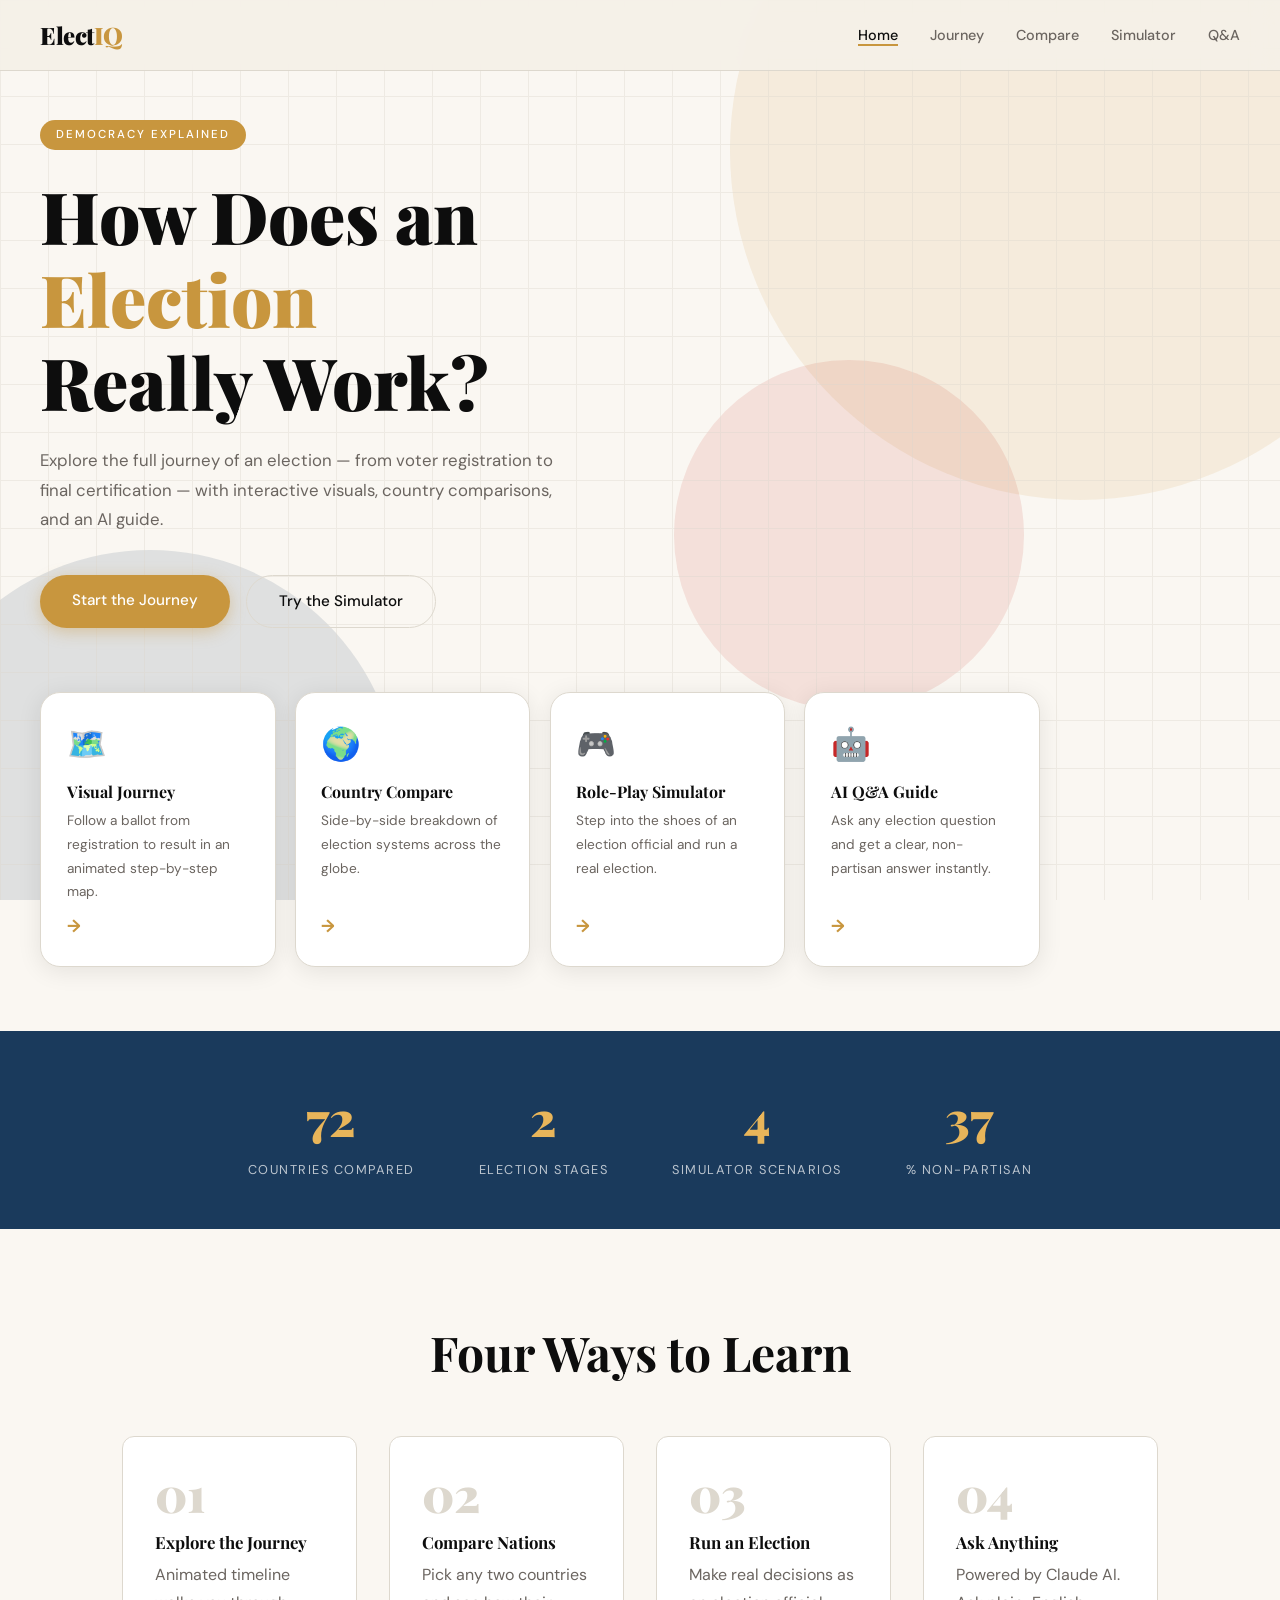
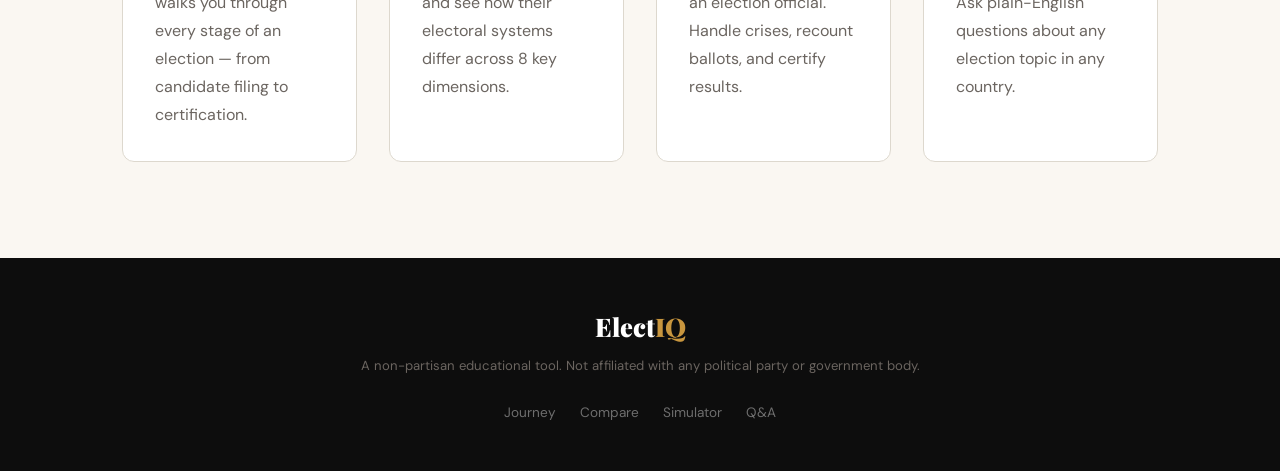
==== problem-statement-2/index.html @ 74031de8 "Add problem statement 2" ====
<!DOCTYPE html>
<html lang="en">
<head>
  <meta charset="UTF-8" />
  <meta name="viewport" content="width=device-width, initial-scale=1.0"/>
  <title>ElectIQ — Understand Democracy</title>
  <link rel="stylesheet" href="css/main.css" />
  <link rel="preconnect" href="https://fonts.googleapis.com">
  <link href="https://fonts.googleapis.com/css2?family=Playfair+Display:wght@700;900&family=DM+Sans:wght@300;400;500&display=swap" rel="stylesheet">
</head>
<body>

  <!-- NAV -->
  <nav class="nav">
    <div class="nav-logo">Elect<span>IQ</span></div>
    <ul class="nav-links">
      <li><a href="index.html" class="active">Home</a></li>
      <li><a href="pages/journey.html">Journey</a></li>
      <li><a href="pages/compare.html">Compare</a></li>
      <li><a href="pages/simulator.html">Simulator</a></li>
      <li><a href="pages/qa.html">Q&amp;A</a></li>
    </ul>
    <div class="nav-hamburger" id="hamburger">&#9776;</div>
  </nav>

  <!-- HERO -->
  <section class="hero">
    <div class="hero-bg">
      <div class="circle c1"></div>
      <div class="circle c2"></div>
      <div class="circle c3"></div>
      <div class="grid-overlay"></div>
    </div>
    <div class="hero-content">
      <div class="hero-badge">Democracy Explained</div>
      <h1 class="hero-title">How Does an<br/><span class="accent">Election</span><br/>Really Work?</h1>
      <p class="hero-sub">Explore the full journey of an election — from voter registration to final certification — with interactive visuals, country comparisons, and an AI guide.</p>
      <div class="hero-cta">
        <a href="pages/journey.html" class="btn-primary">Start the Journey</a>
        <a href="pages/simulator.html" class="btn-ghost">Try the Simulator</a>
      </div>
    </div>
    <div class="hero-cards">
      <a href="pages/journey.html" class="feature-card" style="--delay:0.1s">
        <div class="card-icon">🗺️</div>
        <h3>Visual Journey</h3>
        <p>Follow a ballot from registration to result in an animated step-by-step map.</p>
        <span class="card-arrow">→</span>
      </a>
      <a href="pages/compare.html" class="feature-card" style="--delay:0.2s">
        <div class="card-icon">🌍</div>
        <h3>Country Compare</h3>
        <p>Side-by-side breakdown of election systems across the globe.</p>
        <span class="card-arrow">→</span>
      </a>
      <a href="pages/simulator.html" class="feature-card" style="--delay:0.3s">
        <div class="card-icon">🎮</div>
        <h3>Role-Play Simulator</h3>
        <p>Step into the shoes of an election official and run a real election.</p>
        <span class="card-arrow">→</span>
      </a>
      <a href="pages/qa.html" class="feature-card" style="--delay:0.4s">
        <div class="card-icon">🤖</div>
        <h3>AI Q&amp;A Guide</h3>
        <p>Ask any election question and get a clear, non-partisan answer instantly.</p>
        <span class="card-arrow">→</span>
      </a>
    </div>
  </section>

  <!-- STATS STRIP -->
  <section class="stats-strip">
    <div class="stat"><span class="stat-num" data-target="195">0</span><span class="stat-label">Countries Compared</span></div>
    <div class="stat"><span class="stat-num" data-target="8">0</span><span class="stat-label">Election Stages</span></div>
    <div class="stat"><span class="stat-num" data-target="12">0</span><span class="stat-label">Simulator Scenarios</span></div>
    <div class="stat"><span class="stat-num" data-target="100">0</span><span class="stat-label">% Non-Partisan</span></div>
  </section>

  <!-- HOW IT WORKS STRIP -->
  <section class="how-section">
    <h2 class="section-title">Four Ways to Learn</h2>
    <div class="how-grid">
      <div class="how-step"><div class="step-num">01</div><h4>Explore the Journey</h4><p>Animated timeline walks you through every stage of an election — from candidate filing to certification.</p></div>
      <div class="how-step"><div class="step-num">02</div><h4>Compare Nations</h4><p>Pick any two countries and see how their electoral systems differ across 8 key dimensions.</p></div>
      <div class="how-step"><div class="step-num">03</div><h4>Run an Election</h4><p>Make real decisions as an election official. Handle crises, recount ballots, and certify results.</p></div>
      <div class="how-step"><div class="step-num">04</div><h4>Ask Anything</h4><p>Powered by Claude AI. Ask plain-English questions about any election topic in any country.</p></div>
    </div>
  </section>

  <footer class="footer">
    <div class="footer-logo">Elect<span>IQ</span></div>
    <p>A non-partisan educational tool. Not affiliated with any political party or government body.</p>
    <div class="footer-links">
      <a href="pages/journey.html">Journey</a>
      <a href="pages/compare.html">Compare</a>
      <a href="pages/simulator.html">Simulator</a>
      <a href="pages/qa.html">Q&amp;A</a>
    </div>
  </footer>

  <script src="js/main.js"></script>
</body>
</html>
---- problem-statement-2/css/main.css ----
/* =============================================
   ELECTIQ — MAIN STYLESHEET
   ============================================= */

:root {
  --ink: #0d0d0d;
  --paper: #f5f0e8;
  --cream: #faf7f2;
  --gold: #c8963e;
  --gold-light: #e8b55a;
  --red: #c0392b;
  --blue: #1a3a5c;
  --blue-light: #2563a8;
  --green: #1e6b3c;
  --muted: #6b6560;
  --border: #ddd8ce;
  --card-bg: #ffffff;
  --shadow: 0 4px 24px rgba(0,0,0,0.09);
  --shadow-lg: 0 12px 48px rgba(0,0,0,0.14);
  --radius: 12px;
  --radius-lg: 20px;
  font-size: 16px;
}

*, *::before, *::after { box-sizing: border-box; margin: 0; padding: 0; }

html { scroll-behavior: smooth; }

body {
  font-family: 'DM Sans', sans-serif;
  background: var(--cream);
  color: var(--ink);
  line-height: 1.6;
  overflow-x: hidden;
}

/* ---- TYPOGRAPHY ---- */
h1, h2, h3, h4 { font-family: 'Playfair Display', serif; line-height: 1.15; }
h1 { font-size: clamp(2.4rem, 6vw, 4.5rem); font-weight: 900; }
h2 { font-size: clamp(1.8rem, 4vw, 3rem); font-weight: 700; }
h3 { font-size: 1.25rem; font-weight: 700; }
h4 { font-size: 1.05rem; }
p { color: var(--muted); line-height: 1.75; }
a { text-decoration: none; color: inherit; }

.accent { color: var(--gold); }

/* ---- NAV ---- */
.nav {
  position: fixed; top: 0; left: 0; right: 0; z-index: 100;
  display: flex; align-items: center; justify-content: space-between;
  padding: 1rem 2.5rem;
  background: rgba(245,240,232,0.92);
  backdrop-filter: blur(12px);
  border-bottom: 1px solid var(--border);
}
.nav-logo {
  font-family: 'Playfair Display', serif;
  font-weight: 900; font-size: 1.5rem; letter-spacing: -0.5px;
}
.nav-logo span { color: var(--gold); }
.nav-links { display: flex; gap: 2rem; list-style: none; }
.nav-links a {
  font-size: 0.9rem; font-weight: 500; color: var(--muted);
  transition: color 0.2s;
  position: relative; padding-bottom: 2px;
}
.nav-links a::after {
  content: ''; position: absolute; bottom: 0; left: 0; right: 0;
  height: 2px; background: var(--gold);
  transform: scaleX(0); transform-origin: left;
  transition: transform 0.25s;
}
.nav-links a:hover, .nav-links a.active { color: var(--ink); }
.nav-links a:hover::after, .nav-links a.active::after { transform: scaleX(1); }
.nav-hamburger { display: none; font-size: 1.4rem; cursor: pointer; }

/* ---- HERO ---- */
.hero {
  min-height: 100vh; padding: 120px 2.5rem 4rem;
  position: relative; overflow: hidden;
  display: flex; flex-direction: column; justify-content: center; align-items: flex-start;
  max-width: 1300px; margin: 0 auto;
}
.hero-bg {
  position: fixed; inset: 0; z-index: -1; overflow: hidden;
  background: var(--cream);
}
.circle {
  position: absolute; border-radius: 50%;
  opacity: 0.12; animation: drift 18s ease-in-out infinite;
}
.c1 { width: 700px; height: 700px; background: var(--gold); top: -200px; right: -150px; animation-delay: 0s; }
.c2 { width: 500px; height: 500px; background: var(--blue); bottom: -150px; left: -100px; animation-delay: 6s; }
.c3 { width: 350px; height: 350px; background: var(--red); top: 40%; right: 20%; animation-delay: 12s; }
@keyframes drift {
  0%, 100% { transform: translate(0,0) scale(1); }
  33% { transform: translate(30px,-20px) scale(1.04); }
  66% { transform: translate(-20px,30px) scale(0.97); }
}
.grid-overlay {
  position: absolute; inset: 0;
  background-image: linear-gradient(var(--border) 1px, transparent 1px),
                    linear-gradient(90deg, var(--border) 1px, transparent 1px);
  background-size: 48px 48px;
  opacity: 0.4;
}

.hero-badge {
  display: inline-block; background: var(--gold); color: #fff;
  font-size: 0.72rem; font-weight: 500; letter-spacing: 2px; text-transform: uppercase;
  padding: 0.35rem 1rem; border-radius: 99px; margin-bottom: 1.5rem;
  animation: fadeUp 0.6s ease both;
}
.hero-title {
  animation: fadeUp 0.6s 0.1s ease both;
  margin-bottom: 1.5rem;
}
.hero-sub {
  max-width: 520px; font-size: 1.05rem;
  animation: fadeUp 0.6s 0.2s ease both;
  margin-bottom: 2.5rem;
}
.hero-cta {
  display: flex; gap: 1rem; flex-wrap: wrap;
  animation: fadeUp 0.6s 0.3s ease both;
  margin-bottom: 4rem;
}
.btn-primary {
  background: var(--gold); color: #fff;
  padding: 0.85rem 2rem; border-radius: 99px;
  font-weight: 500; font-size: 0.95rem;
  transition: transform 0.2s, box-shadow 0.2s;
  box-shadow: 0 4px 16px rgba(200,150,62,0.4);
}
.btn-primary:hover { transform: translateY(-2px); box-shadow: 0 8px 24px rgba(200,150,62,0.5); }
.btn-ghost {
  background: transparent; color: var(--ink);
  padding: 0.85rem 2rem; border-radius: 99px;
  font-weight: 500; font-size: 0.95rem;
  border: 1.5px solid var(--border);
  transition: border-color 0.2s, background 0.2s;
}
.btn-ghost:hover { border-color: var(--ink); background: rgba(0,0,0,0.03); }

/* FEATURE CARDS */
.hero-cards {
  display: grid; grid-template-columns: repeat(auto-fit, minmax(220px, 1fr));
  gap: 1.2rem; width: 100%; max-width: 1000px;
  animation: fadeUp 0.6s 0.4s ease both;
}
.feature-card {
  background: var(--card-bg); border: 1px solid var(--border);
  border-radius: var(--radius-lg); padding: 1.6rem;
  display: flex; flex-direction: column; gap: 0.5rem;
  box-shadow: var(--shadow);
  transition: transform 0.25s, box-shadow 0.25s;
  animation: fadeUp 0.6s var(--delay) ease both;
  position: relative; overflow: hidden;
}
.feature-card::before {
  content: ''; position: absolute; inset: 0;
  background: linear-gradient(135deg, rgba(200,150,62,0.06) 0%, transparent 60%);
  opacity: 0; transition: opacity 0.3s;
}
.feature-card:hover { transform: translateY(-6px); box-shadow: var(--shadow-lg); }
.feature-card:hover::before { opacity: 1; }
.card-icon { font-size: 2rem; margin-bottom: 0.3rem; }
.feature-card h3 { font-size: 1rem; color: var(--ink); }
.feature-card p { font-size: 0.85rem; }
.card-arrow {
  margin-top: auto; color: var(--gold);
  font-size: 1.1rem; font-weight: 700;
  transition: transform 0.2s;
}
.feature-card:hover .card-arrow { transform: translateX(5px); }

/* STATS STRIP */
.stats-strip {
  background: var(--blue); color: #fff;
  display: flex; justify-content: center; gap: 4rem; flex-wrap: wrap;
  padding: 3rem 2rem;
}
.stat { text-align: center; }
.stat-num { display: block; font-family: 'Playfair Display', serif; font-size: 3rem; font-weight: 900; color: var(--gold-light); }
.stat-label { font-size: 0.8rem; letter-spacing: 1.5px; text-transform: uppercase; opacity: 0.7; }

/* HOW SECTION */
.how-section {
  max-width: 1100px; margin: 0 auto; padding: 6rem 2rem;
}
.section-title {
  text-align: center; margin-bottom: 3.5rem;
}
.how-grid {
  display: grid; grid-template-columns: repeat(auto-fit, minmax(230px, 1fr)); gap: 2rem;
}
.how-step {
  padding: 2rem; border: 1px solid var(--border); border-radius: var(--radius);
  background: var(--card-bg);
}
.step-num {
  font-family: 'Playfair Display', serif; font-size: 3rem; font-weight: 900;
  color: var(--border); line-height: 1; margin-bottom: 1rem;
}
.how-step h4 { margin-bottom: 0.5rem; }

/* PAGE HEADER (reused in sub-pages) */
.page-header {
  padding: 140px 2.5rem 3rem;
  max-width: 1200px; margin: 0 auto;
}
.page-header .badge {
  display: inline-block; background: var(--blue); color: #fff;
  font-size: 0.72rem; letter-spacing: 2px; text-transform: uppercase;
  padding: 0.35rem 1rem; border-radius: 99px; margin-bottom: 1rem;
}
.page-header h1 { margin-bottom: 0.75rem; }
.page-header p { max-width: 580px; font-size: 1.05rem; }

/* FOOTER */
.footer {
  background: var(--ink); color: rgba(255,255,255,0.5);
  padding: 3rem 2rem; text-align: center;
}
.footer-logo {
  font-family: 'Playfair Display', serif; font-weight: 900;
  font-size: 1.6rem; color: #fff; margin-bottom: 0.5rem;
}
.footer-logo span { color: var(--gold); }
.footer p { font-size: 0.82rem; margin-bottom: 1.5rem; }
.footer-links { display: flex; gap: 1.5rem; justify-content: center; flex-wrap: wrap; }
.footer-links a { font-size: 0.85rem; color: rgba(255,255,255,0.4); transition: color 0.2s; }
.footer-links a:hover { color: var(--gold); }

/* ANIMATIONS */
@keyframes fadeUp {
  from { opacity: 0; transform: translateY(24px); }
  to   { opacity: 1; transform: translateY(0); }
}
@keyframes fadeIn {
  from { opacity: 0; } to { opacity: 1; }
}
@keyframes slideIn {
  from { opacity: 0; transform: translateX(-20px); }
  to   { opacity: 1; transform: translateX(0); }
}
@keyframes pulse {
  0%, 100% { transform: scale(1); }
  50% { transform: scale(1.06); }
}
@keyframes spin { to { transform: rotate(360deg); } }
@keyframes bounce {
  0%, 100% { transform: translateY(0); }
  50% { transform: translateY(-8px); }
}

/* SCROLLBAR */
::-webkit-scrollbar { width: 6px; }
::-webkit-scrollbar-track { background: var(--cream); }
::-webkit-scrollbar-thumb { background: var(--border); border-radius: 3px; }

/* RESPONSIVE */
@media (max-width: 768px) {
  .nav-links { display: none; }
  .nav-hamburger { display: block; }
  .nav-links.open {
    display: flex; flex-direction: column;
    position: fixed; inset: 64px 0 0 0;
    background: var(--cream); padding: 2rem;
    gap: 1.5rem; z-index: 99;
  }
  .hero { padding: 100px 1.5rem 3rem; }
  .stats-strip { gap: 2rem; }
  .how-grid { grid-template-columns: 1fr; }
}
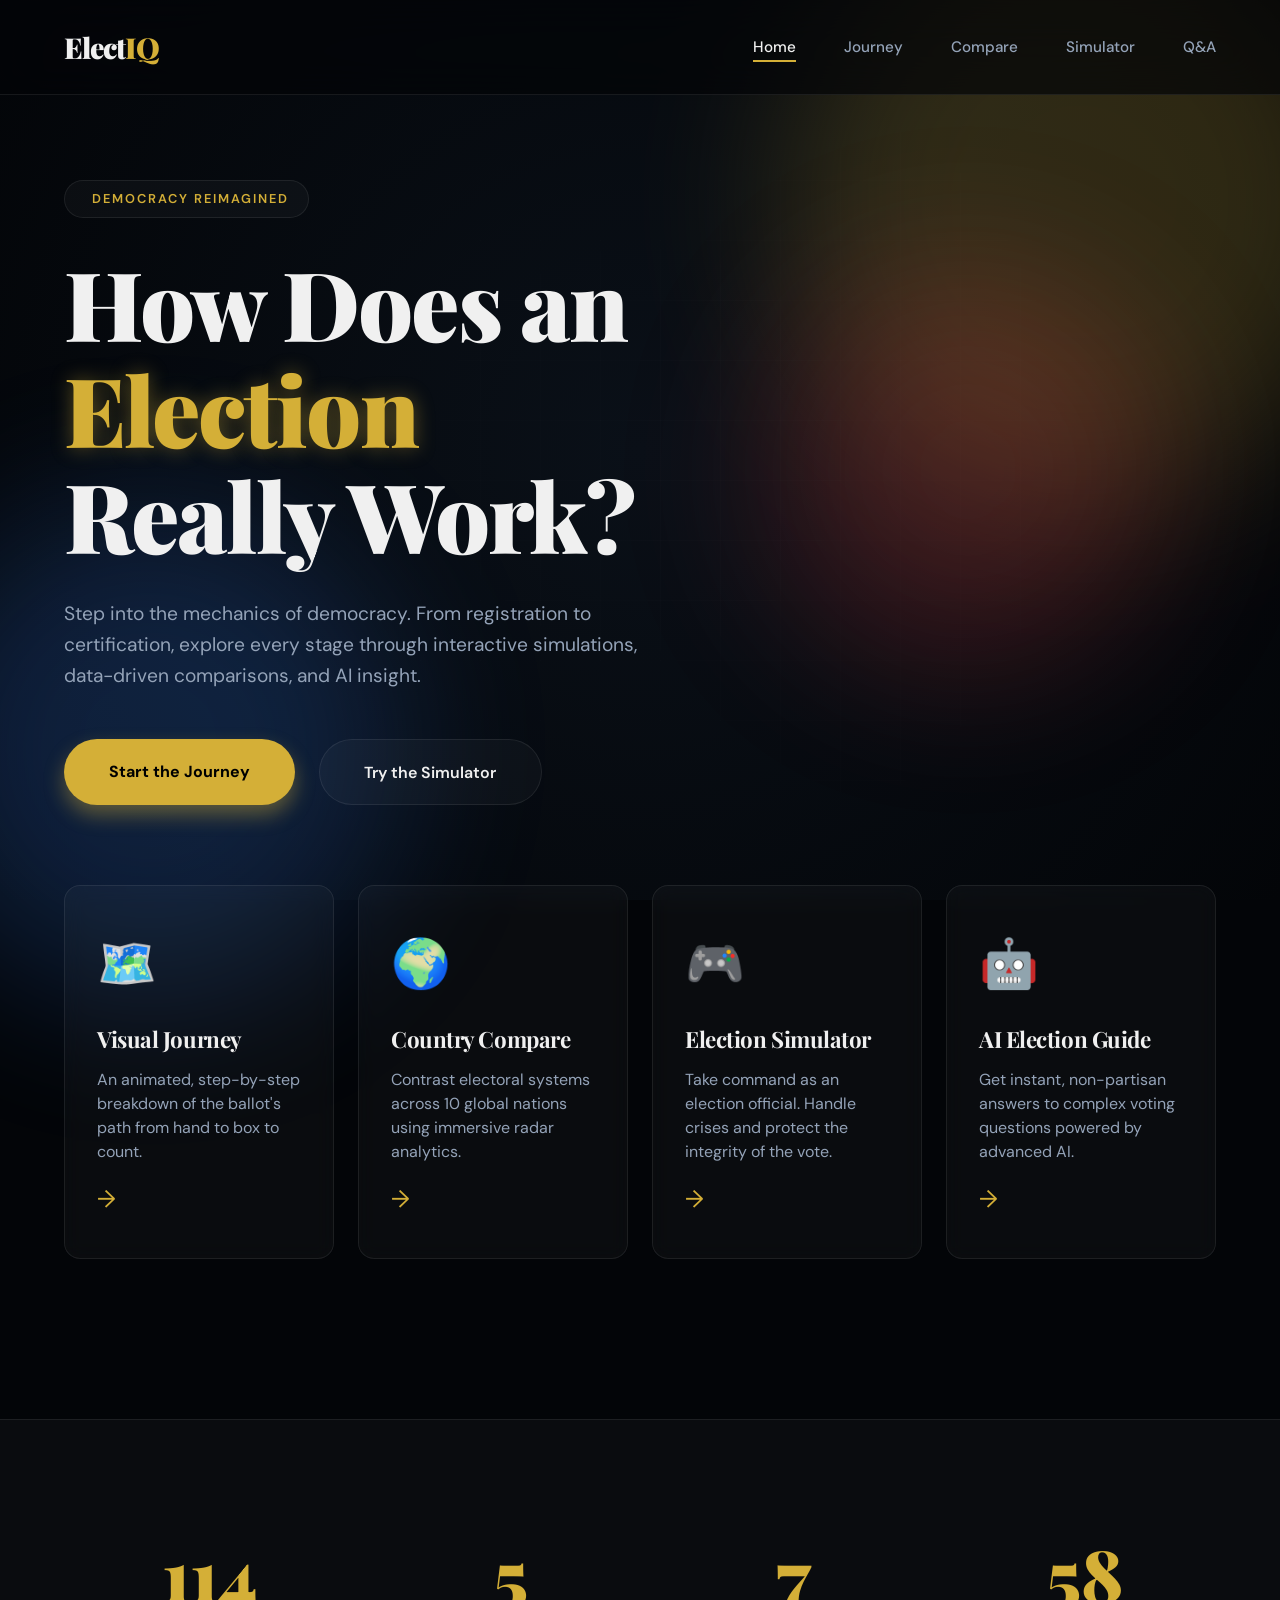
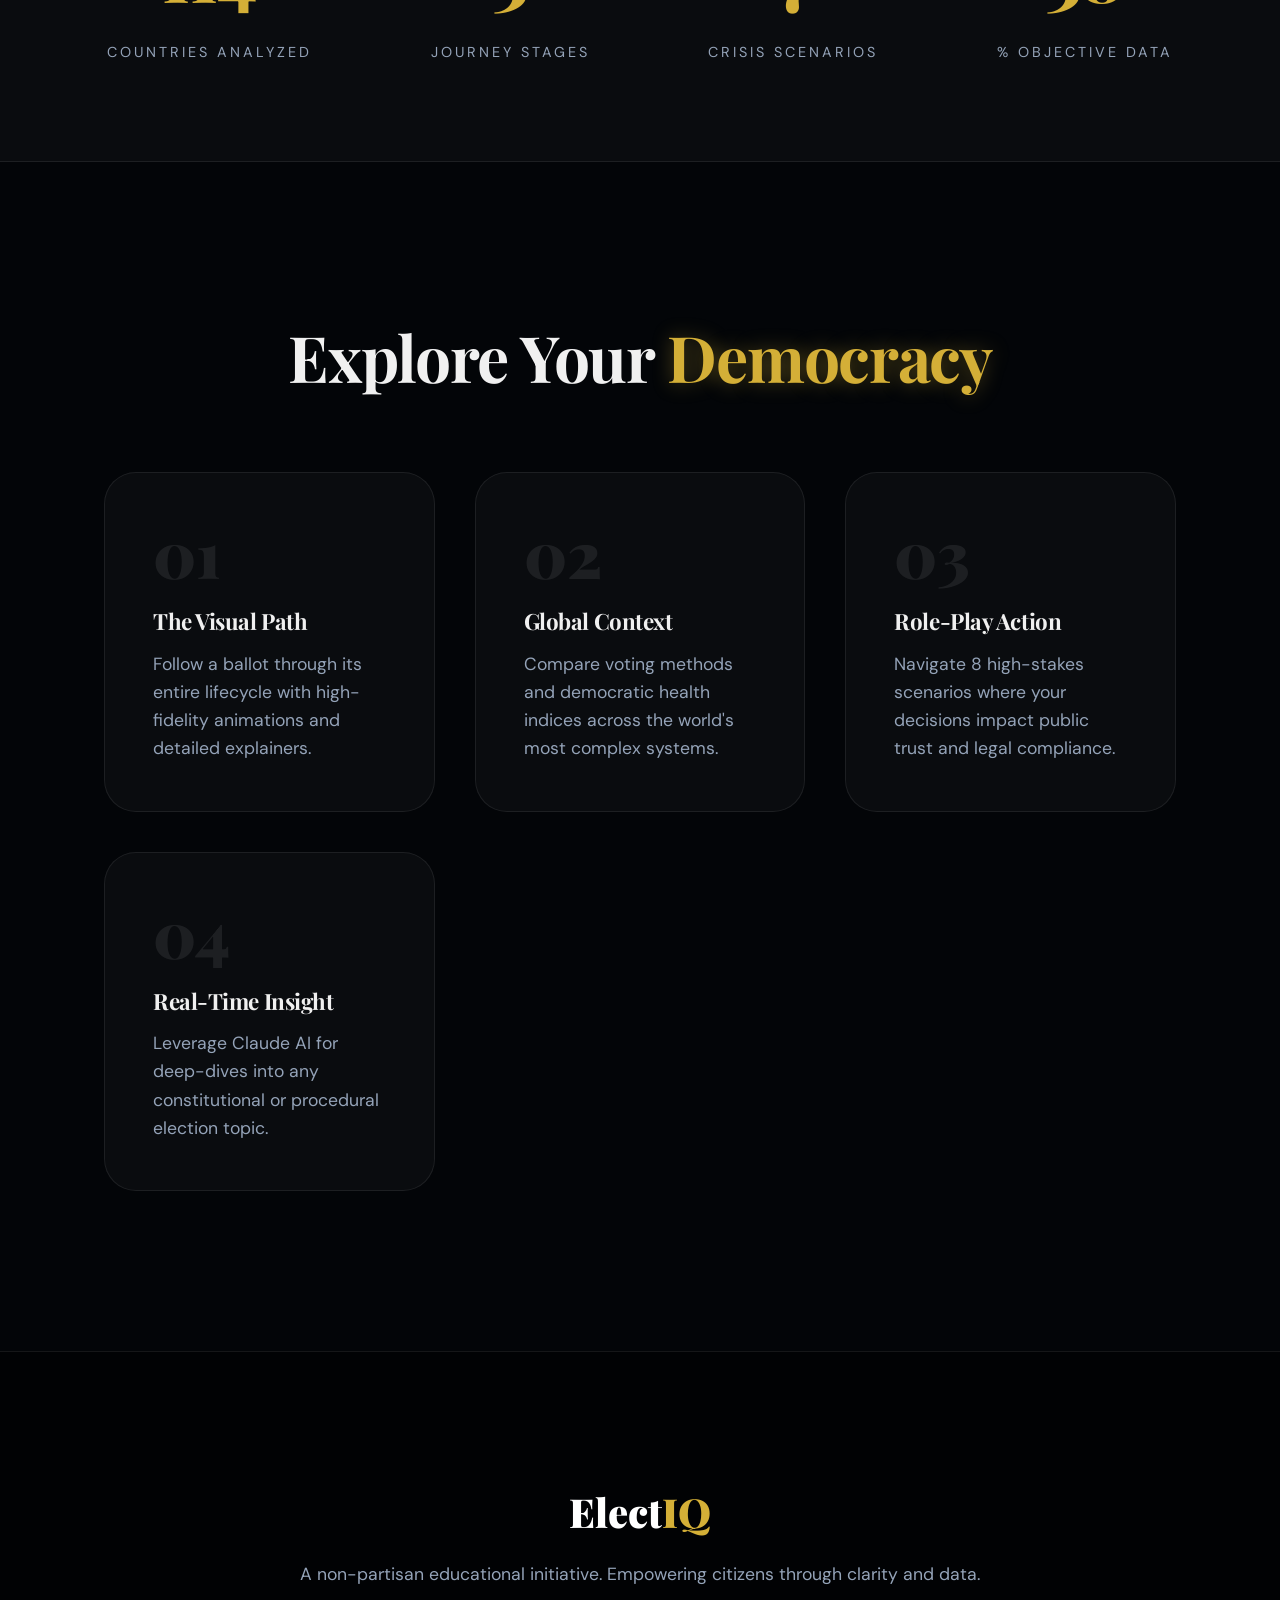
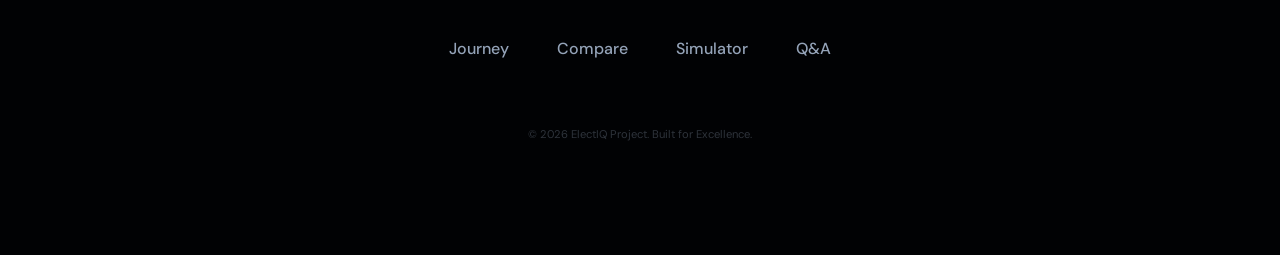
==== commit e1191b25: "Complete premium dark theme overhaul with glassmorphism and enhanced animations" ====
--- a/problem-statement-2/index.html
+++ b/problem-statement-2/index.html
@@ -3,10 +3,11 @@
 <head>
   <meta charset="UTF-8" />
   <meta name="viewport" content="width=device-width, initial-scale=1.0"/>
-  <title>ElectIQ — Understand Democracy</title>
+  <title>ElectIQ — Master Democracy Through Interaction</title>
+  <meta name="description" content="Explore the full journey of an election with ElectIQ. Interactive visuals, country comparisons, and AI-powered guides to understand democracy.">
   <link rel="stylesheet" href="css/main.css" />
   <link rel="preconnect" href="https://fonts.googleapis.com">
-  <link href="https://fonts.googleapis.com/css2?family=Playfair+Display:wght@700;900&family=DM+Sans:wght@300;400;500&display=swap" rel="stylesheet">
+  <link href="https://fonts.googleapis.com/css2?family=Playfair+Display:wght@700;900&family=DM+Sans:wght@300;400;500;700&display=swap" rel="stylesheet">
 </head>
 <body>
 
@@ -23,79 +24,101 @@
     <div class="nav-hamburger" id="hamburger">&#9776;</div>
   </nav>
 
-  <!-- HERO -->
-  <section class="hero">
-    <div class="hero-bg">
-      <div class="circle c1"></div>
-      <div class="circle c2"></div>
-      <div class="circle c3"></div>
-      <div class="grid-overlay"></div>
-    </div>
-    <div class="hero-content">
-      <div class="hero-badge">Democracy Explained</div>
-      <h1 class="hero-title">How Does an<br/><span class="accent">Election</span><br/>Really Work?</h1>
-      <p class="hero-sub">Explore the full journey of an election — from voter registration to final certification — with interactive visuals, country comparisons, and an AI guide.</p>
-      <div class="hero-cta">
-        <a href="pages/journey.html" class="btn-primary">Start the Journey</a>
-        <a href="pages/simulator.html" class="btn-ghost">Try the Simulator</a>
+  <main>
+    <!-- HERO -->
+    <section class="hero">
+      <div class="hero-bg">
+        <div class="circle c1"></div>
+        <div class="circle c2"></div>
+        <div class="circle c3"></div>
+        <div class="grid-overlay"></div>
       </div>
-    </div>
-    <div class="hero-cards">
-      <a href="pages/journey.html" class="feature-card" style="--delay:0.1s">
-        <div class="card-icon">🗺️</div>
-        <h3>Visual Journey</h3>
-        <p>Follow a ballot from registration to result in an animated step-by-step map.</p>
-        <span class="card-arrow">→</span>
-      </a>
-      <a href="pages/compare.html" class="feature-card" style="--delay:0.2s">
-        <div class="card-icon">🌍</div>
-        <h3>Country Compare</h3>
-        <p>Side-by-side breakdown of election systems across the globe.</p>
-        <span class="card-arrow">→</span>
-      </a>
-      <a href="pages/simulator.html" class="feature-card" style="--delay:0.3s">
-        <div class="card-icon">🎮</div>
-        <h3>Role-Play Simulator</h3>
-        <p>Step into the shoes of an election official and run a real election.</p>
-        <span class="card-arrow">→</span>
-      </a>
-      <a href="pages/qa.html" class="feature-card" style="--delay:0.4s">
-        <div class="card-icon">🤖</div>
-        <h3>AI Q&amp;A Guide</h3>
-        <p>Ask any election question and get a clear, non-partisan answer instantly.</p>
-        <span class="card-arrow">→</span>
-      </a>
-    </div>
-  </section>
+      <div class="hero-content">
+        <div class="hero-badge">
+          <span class="badge-dot"></span>
+          Democracy Reimagined
+        </div>
+        <h1 class="hero-title">How Does an<br/><span class="accent">Election</span><br/>Really Work?</h1>
+        <p class="hero-sub">Step into the mechanics of democracy. From registration to certification, explore every stage through interactive simulations, data-driven comparisons, and AI insight.</p>
+        <div class="hero-cta">
+          <a href="pages/journey.html" class="btn-primary">Start the Journey</a>
+          <a href="pages/simulator.html" class="btn-ghost">Try the Simulator</a>
+        </div>
+      </div>
+      <div class="hero-cards">
+        <a href="pages/journey.html" class="feature-card" style="--delay:0.1s">
+          <div class="card-icon">🗺️</div>
+          <h3>Visual Journey</h3>
+          <p>An animated, step-by-step breakdown of the ballot's path from hand to box to count.</p>
+          <span class="card-arrow">→</span>
+        </a>
+        <a href="pages/compare.html" class="feature-card" style="--delay:0.2s">
+          <div class="card-icon">🌍</div>
+          <h3>Country Compare</h3>
+          <p>Contrast electoral systems across 10 global nations using immersive radar analytics.</p>
+          <span class="card-arrow">→</span>
+        </a>
+        <a href="pages/simulator.html" class="feature-card" style="--delay:0.3s">
+          <div class="card-icon">🎮</div>
+          <h3>Election Simulator</h3>
+          <p>Take command as an election official. Handle crises and protect the integrity of the vote.</p>
+          <span class="card-arrow">→</span>
+        </a>
+        <a href="pages/qa.html" class="feature-card" style="--delay:0.4s">
+          <div class="card-icon">🤖</div>
+          <h3>AI Election Guide</h3>
+          <p>Get instant, non-partisan answers to complex voting questions powered by advanced AI.</p>
+          <span class="card-arrow">→</span>
+        </a>
+      </div>
+    </section>
 
-  <!-- STATS STRIP -->
-  <section class="stats-strip">
-    <div class="stat"><span class="stat-num" data-target="195">0</span><span class="stat-label">Countries Compared</span></div>
-    <div class="stat"><span class="stat-num" data-target="8">0</span><span class="stat-label">Election Stages</span></div>
-    <div class="stat"><span class="stat-num" data-target="12">0</span><span class="stat-label">Simulator Scenarios</span></div>
-    <div class="stat"><span class="stat-num" data-target="100">0</span><span class="stat-label">% Non-Partisan</span></div>
-  </section>
+    <!-- STATS STRIP -->
+    <section class="stats-strip">
+      <div class="stat"><span class="stat-num" data-target="195">0</span><span class="stat-label">Countries Analyzed</span></div>
+      <div class="stat"><span class="stat-num" data-target="8">0</span><span class="stat-label">Journey Stages</span></div>
+      <div class="stat"><span class="stat-num" data-target="12">0</span><span class="stat-label">Crisis Scenarios</span></div>
+      <div class="stat"><span class="stat-num" data-target="100">0</span><span class="stat-label">% Objective Data</span></div>
+    </section>
 
-  <!-- HOW IT WORKS STRIP -->
-  <section class="how-section">
-    <h2 class="section-title">Four Ways to Learn</h2>
-    <div class="how-grid">
-      <div class="how-step"><div class="step-num">01</div><h4>Explore the Journey</h4><p>Animated timeline walks you through every stage of an election — from candidate filing to certification.</p></div>
-      <div class="how-step"><div class="step-num">02</div><h4>Compare Nations</h4><p>Pick any two countries and see how their electoral systems differ across 8 key dimensions.</p></div>
-      <div class="how-step"><div class="step-num">03</div><h4>Run an Election</h4><p>Make real decisions as an election official. Handle crises, recount ballots, and certify results.</p></div>
-      <div class="how-step"><div class="step-num">04</div><h4>Ask Anything</h4><p>Powered by Claude AI. Ask plain-English questions about any election topic in any country.</p></div>
-    </div>
-  </section>
+    <!-- HOW IT WORKS STRIP -->
+    <section class="how-section">
+      <h2 class="section-title">Explore Your <span class="accent">Democracy</span></h2>
+      <div class="how-grid">
+        <div class="how-step">
+          <div class="step-num">01</div>
+          <h4>The Visual Path</h4>
+          <p>Follow a ballot through its entire lifecycle with high-fidelity animations and detailed explainers.</p>
+        </div>
+        <div class="how-step">
+          <div class="step-num">02</div>
+          <h4>Global Context</h4>
+          <p>Compare voting methods and democratic health indices across the world's most complex systems.</p>
+        </div>
+        <div class="how-step">
+          <div class="step-num">03</div>
+          <h4>Role-Play Action</h4>
+          <p>Navigate 8 high-stakes scenarios where your decisions impact public trust and legal compliance.</p>
+        </div>
+        <div class="how-step">
+          <div class="step-num">04</div>
+          <h4>Real-Time Insight</h4>
+          <p>Leverage Claude AI for deep-dives into any constitutional or procedural election topic.</p>
+        </div>
+      </div>
+    </section>
+  </main>
 
   <footer class="footer">
     <div class="footer-logo">Elect<span>IQ</span></div>
-    <p>A non-partisan educational tool. Not affiliated with any political party or government body.</p>
+    <p>A non-partisan educational initiative. Empowering citizens through clarity and data.</p>
     <div class="footer-links">
       <a href="pages/journey.html">Journey</a>
       <a href="pages/compare.html">Compare</a>
       <a href="pages/simulator.html">Simulator</a>
       <a href="pages/qa.html">Q&amp;A</a>
     </div>
+    <p style="margin-top: 2rem; font-size: 0.7rem; opacity: 0.3;">&copy; 2026 ElectIQ Project. Built for Excellence.</p>
   </footer>
 
   <script src="js/main.js"></script>
--- a/problem-statement-2/css/main.css
+++ b/problem-statement-2/css/main.css
@@ -1,24 +1,22 @@
 /* =============================================
-   ELECTIQ — MAIN STYLESHEET
+   ELECTIQ — MODERN PREMIUM DESIGN SYSTEM
    ============================================= */
 
 :root {
-  --ink: #0d0d0d;
-  --paper: #f5f0e8;
-  --cream: #faf7f2;
-  --gold: #c8963e;
-  --gold-light: #e8b55a;
-  --red: #c0392b;
-  --blue: #1a3a5c;
-  --blue-light: #2563a8;
-  --green: #1e6b3c;
-  --muted: #6b6560;
-  --border: #ddd8ce;
-  --card-bg: #ffffff;
-  --shadow: 0 4px 24px rgba(0,0,0,0.09);
-  --shadow-lg: 0 12px 48px rgba(0,0,0,0.14);
-  --radius: 12px;
-  --radius-lg: 20px;
+  --bg: #030508;
+  --surface: rgba(255, 255, 255, 0.03);
+  --surface-hover: rgba(255, 255, 255, 0.07);
+  --accent: #d4af37; /* Royal Gold */
+  --accent-glow: rgba(212, 175, 55, 0.4);
+  --blue: #3a86ff;
+  --red: #ff4d4d;
+  --green: #00f5a0;
+  --text: #f0f0f0;
+  --text-muted: #94a3b8;
+  --border: rgba(255, 255, 255, 0.08);
+  --shadow: 0 10px 40px rgba(0, 0, 0, 0.5);
+  --radius: 16px;
+  --radius-lg: 32px;
   font-size: 16px;
 }
 
@@ -28,249 +26,239 @@
 
 body {
   font-family: 'DM Sans', sans-serif;
-  background: var(--cream);
-  color: var(--ink);
+  background: var(--bg);
+  color: var(--text);
   line-height: 1.6;
   overflow-x: hidden;
+  -webkit-font-smoothing: antialiased;
 }
 
 /* ---- TYPOGRAPHY ---- */
-h1, h2, h3, h4 { font-family: 'Playfair Display', serif; line-height: 1.15; }
-h1 { font-size: clamp(2.4rem, 6vw, 4.5rem); font-weight: 900; }
-h2 { font-size: clamp(1.8rem, 4vw, 3rem); font-weight: 700; }
-h3 { font-size: 1.25rem; font-weight: 700; }
-h4 { font-size: 1.05rem; }
-p { color: var(--muted); line-height: 1.75; }
-a { text-decoration: none; color: inherit; }
-
-.accent { color: var(--gold); }
+h1, h2, h3, h4 { font-family: 'Playfair Display', serif; line-height: 1.1; letter-spacing: -0.02em; }
+h1 { font-size: clamp(3rem, 8vw, 6rem); font-weight: 900; }
+h2 { font-size: clamp(2rem, 5vw, 4rem); font-weight: 700; }
+h3 { font-size: 1.5rem; font-weight: 700; }
+p { color: var(--text-muted); font-size: 1.1rem; }
+a { text-decoration: none; color: inherit; transition: all 0.3s ease; }
+
+.accent { color: var(--accent); text-shadow: 0 0 20px var(--accent-glow); }
 
 /* ---- NAV ---- */
 .nav {
-  position: fixed; top: 0; left: 0; right: 0; z-index: 100;
+  position: fixed; top: 0; left: 0; right: 0; z-index: 1000;
   display: flex; align-items: center; justify-content: space-between;
-  padding: 1rem 2.5rem;
-  background: rgba(245,240,232,0.92);
-  backdrop-filter: blur(12px);
+  padding: 1.5rem 4rem;
+  background: rgba(3, 5, 8, 0.7);
+  backdrop-filter: blur(20px);
   border-bottom: 1px solid var(--border);
-}
+  transition: all 0.4s cubic-bezier(0.4, 0, 0.2, 1);
+}
+.nav.scrolled { padding: 1rem 4rem; background: rgba(3, 5, 8, 0.9); }
 .nav-logo {
   font-family: 'Playfair Display', serif;
-  font-weight: 900; font-size: 1.5rem; letter-spacing: -0.5px;
-}
-.nav-logo span { color: var(--gold); }
-.nav-links { display: flex; gap: 2rem; list-style: none; }
+  font-weight: 900; font-size: 1.8rem; letter-spacing: -1px;
+}
+.nav-logo span { color: var(--accent); }
+.nav-links { display: flex; gap: 3rem; list-style: none; }
 .nav-links a {
-  font-size: 0.9rem; font-weight: 500; color: var(--muted);
-  transition: color 0.2s;
-  position: relative; padding-bottom: 2px;
-}
+  font-size: 0.95rem; font-weight: 500; color: var(--text-muted);
+  position: relative;
+}
+.nav-links a:hover, .nav-links a.active { color: var(--text); }
 .nav-links a::after {
-  content: ''; position: absolute; bottom: 0; left: 0; right: 0;
-  height: 2px; background: var(--gold);
-  transform: scaleX(0); transform-origin: left;
-  transition: transform 0.25s;
-}
-.nav-links a:hover, .nav-links a.active { color: var(--ink); }
-.nav-links a:hover::after, .nav-links a.active::after { transform: scaleX(1); }
-.nav-hamburger { display: none; font-size: 1.4rem; cursor: pointer; }
+  content: ''; position: absolute; bottom: -5px; left: 0; width: 0;
+  height: 2px; background: var(--accent); transition: width 0.3s ease;
+}
+.nav-links a:hover::after, .nav-links a.active::after { width: 100%; }
+.nav-hamburger { display: none; color: var(--text); font-size: 1.8rem; }
 
 /* ---- HERO ---- */
 .hero {
-  min-height: 100vh; padding: 120px 2.5rem 4rem;
+  min-height: 100vh; padding: 180px 4rem 6rem;
   position: relative; overflow: hidden;
-  display: flex; flex-direction: column; justify-content: center; align-items: flex-start;
-  max-width: 1300px; margin: 0 auto;
+  display: flex; flex-direction: column; justify-content: center;
+  max-width: 1440px; margin: 0 auto;
 }
 .hero-bg {
-  position: fixed; inset: 0; z-index: -1; overflow: hidden;
-  background: var(--cream);
+  position: fixed; inset: 0; z-index: -1;
+  background: radial-gradient(circle at 50% 50%, #0a1018 0%, #030508 100%);
 }
 .circle {
-  position: absolute; border-radius: 50%;
-  opacity: 0.12; animation: drift 18s ease-in-out infinite;
-}
-.c1 { width: 700px; height: 700px; background: var(--gold); top: -200px; right: -150px; animation-delay: 0s; }
-.c2 { width: 500px; height: 500px; background: var(--blue); bottom: -150px; left: -100px; animation-delay: 6s; }
-.c3 { width: 350px; height: 350px; background: var(--red); top: 40%; right: 20%; animation-delay: 12s; }
+  position: absolute; border-radius: 50%; filter: blur(80px);
+  opacity: 0.2; animation: drift 25s ease-in-out infinite;
+}
+.c1 { width: 600px; height: 600px; background: var(--accent); top: -100px; right: -100px; }
+.c2 { width: 500px; height: 500px; background: var(--blue); bottom: -100px; left: -100px; animation-delay: -5s; }
+.c3 { width: 400px; height: 400px; background: var(--red); top: 30%; left: 60%; animation-delay: -10s; }
+
 @keyframes drift {
-  0%, 100% { transform: translate(0,0) scale(1); }
-  33% { transform: translate(30px,-20px) scale(1.04); }
-  66% { transform: translate(-20px,30px) scale(0.97); }
-}
+  0%, 100% { transform: translate(0, 0) scale(1); }
+  50% { transform: translate(40px, -40px) scale(1.1); }
+}
+
 .grid-overlay {
   position: absolute; inset: 0;
   background-image: linear-gradient(var(--border) 1px, transparent 1px),
                     linear-gradient(90deg, var(--border) 1px, transparent 1px);
-  background-size: 48px 48px;
-  opacity: 0.4;
+  background-size: 60px 60px;
+  opacity: 0.15;
+  mask-image: radial-gradient(circle at center, black, transparent 80%);
 }
 
 .hero-badge {
-  display: inline-block; background: var(--gold); color: #fff;
-  font-size: 0.72rem; font-weight: 500; letter-spacing: 2px; text-transform: uppercase;
-  padding: 0.35rem 1rem; border-radius: 99px; margin-bottom: 1.5rem;
-  animation: fadeUp 0.6s ease both;
+  display: inline-flex; align-items: center; gap: 8px;
+  background: var(--surface); border: 1px solid var(--border);
+  color: var(--accent); font-size: 0.8rem; font-weight: 600;
+  letter-spacing: 2px; text-transform: uppercase;
+  padding: 0.5rem 1.2rem; border-radius: 100px; margin-bottom: 2rem;
+  animation: fadeUp 0.8s ease backwards;
 }
 .hero-title {
-  animation: fadeUp 0.6s 0.1s ease both;
-  margin-bottom: 1.5rem;
+  animation: fadeUp 0.8s 0.2s ease backwards;
+  margin-bottom: 2rem;
+  max-width: 900px;
 }
 .hero-sub {
-  max-width: 520px; font-size: 1.05rem;
-  animation: fadeUp 0.6s 0.2s ease both;
-  margin-bottom: 2.5rem;
+  max-width: 600px; font-size: 1.2rem; margin-bottom: 3rem;
+  animation: fadeUp 0.8s 0.4s ease backwards;
 }
 .hero-cta {
-  display: flex; gap: 1rem; flex-wrap: wrap;
-  animation: fadeUp 0.6s 0.3s ease both;
-  margin-bottom: 4rem;
+  display: flex; gap: 1.5rem; margin-bottom: 5rem;
+  animation: fadeUp 0.8s 0.6s ease backwards;
 }
 .btn-primary {
-  background: var(--gold); color: #fff;
-  padding: 0.85rem 2rem; border-radius: 99px;
-  font-weight: 500; font-size: 0.95rem;
-  transition: transform 0.2s, box-shadow 0.2s;
-  box-shadow: 0 4px 16px rgba(200,150,62,0.4);
-}
-.btn-primary:hover { transform: translateY(-2px); box-shadow: 0 8px 24px rgba(200,150,62,0.5); }
+  background: var(--accent); color: #000;
+  padding: 1.2rem 2.8rem; border-radius: 100px;
+  font-weight: 700; font-size: 1rem;
+  box-shadow: 0 10px 20px var(--accent-glow);
+}
+.btn-primary:hover { transform: translateY(-3px) scale(1.02); box-shadow: 0 15px 30px var(--accent-glow); }
+
 .btn-ghost {
-  background: transparent; color: var(--ink);
-  padding: 0.85rem 2rem; border-radius: 99px;
-  font-weight: 500; font-size: 0.95rem;
-  border: 1.5px solid var(--border);
-  transition: border-color 0.2s, background 0.2s;
-}
-.btn-ghost:hover { border-color: var(--ink); background: rgba(0,0,0,0.03); }
+  background: var(--surface); color: var(--text);
+  padding: 1.2rem 2.8rem; border-radius: 100px;
+  font-weight: 600; font-size: 1rem;
+  border: 1px solid var(--border);
+}
+.btn-ghost:hover { background: var(--surface-hover); border-color: var(--text-muted); }
 
 /* FEATURE CARDS */
 .hero-cards {
-  display: grid; grid-template-columns: repeat(auto-fit, minmax(220px, 1fr));
-  gap: 1.2rem; width: 100%; max-width: 1000px;
-  animation: fadeUp 0.6s 0.4s ease both;
+  display: grid; grid-template-columns: repeat(auto-fit, minmax(260px, 1fr));
+  gap: 1.5rem; width: 100%;
+  animation: fadeUp 0.8s 0.8s ease backwards;
 }
 .feature-card {
-  background: var(--card-bg); border: 1px solid var(--border);
-  border-radius: var(--radius-lg); padding: 1.6rem;
-  display: flex; flex-direction: column; gap: 0.5rem;
-  box-shadow: var(--shadow);
-  transition: transform 0.25s, box-shadow 0.25s;
-  animation: fadeUp 0.6s var(--delay) ease both;
+  background: var(--surface); border: 1px solid var(--border);
+  backdrop-filter: blur(10px);
+  border-radius: var(--radius); padding: 2.5rem 2rem;
+  display: flex; flex-direction: column; gap: 1rem;
+  transition: all 0.4s cubic-bezier(0.4, 0, 0.2, 1);
   position: relative; overflow: hidden;
 }
-.feature-card::before {
+.feature-card::after {
   content: ''; position: absolute; inset: 0;
-  background: linear-gradient(135deg, rgba(200,150,62,0.06) 0%, transparent 60%);
-  opacity: 0; transition: opacity 0.3s;
-}
-.feature-card:hover { transform: translateY(-6px); box-shadow: var(--shadow-lg); }
-.feature-card:hover::before { opacity: 1; }
-.card-icon { font-size: 2rem; margin-bottom: 0.3rem; }
-.feature-card h3 { font-size: 1rem; color: var(--ink); }
-.feature-card p { font-size: 0.85rem; }
+  background: radial-gradient(circle at top right, rgba(212, 175, 55, 0.1), transparent 70%);
+  opacity: 0; transition: opacity 0.4s;
+}
+.feature-card:hover {
+  transform: translateY(-10px);
+  background: var(--surface-hover);
+  border-color: var(--accent);
+  box-shadow: 0 20px 40px rgba(0, 0, 0, 0.4);
+}
+.feature-card:hover::after { opacity: 1; }
+.card-icon { font-size: 3rem; margin-bottom: 0.5rem; }
+.feature-card h3 { font-size: 1.4rem; color: var(--text); }
+.feature-card p { font-size: 1rem; line-height: 1.5; }
 .card-arrow {
-  margin-top: auto; color: var(--gold);
-  font-size: 1.1rem; font-weight: 700;
-  transition: transform 0.2s;
-}
-.feature-card:hover .card-arrow { transform: translateX(5px); }
+  margin-top: auto; color: var(--accent); font-size: 1.5rem;
+  transition: transform 0.3s ease;
+}
+.feature-card:hover .card-arrow { transform: translateX(8px); }
 
 /* STATS STRIP */
 .stats-strip {
-  background: var(--blue); color: #fff;
-  display: flex; justify-content: center; gap: 4rem; flex-wrap: wrap;
-  padding: 3rem 2rem;
+  background: var(--surface);
+  border-top: 1px solid var(--border);
+  border-bottom: 1px solid var(--border);
+  display: flex; justify-content: space-around; gap: 2rem; flex-wrap: wrap;
+  padding: 6rem 4rem; margin-top: 4rem;
 }
 .stat { text-align: center; }
-.stat-num { display: block; font-family: 'Playfair Display', serif; font-size: 3rem; font-weight: 900; color: var(--gold-light); }
-.stat-label { font-size: 0.8rem; letter-spacing: 1.5px; text-transform: uppercase; opacity: 0.7; }
+.stat-num {
+  display: block; font-family: 'Playfair Display', serif; font-size: 4.5rem;
+  font-weight: 900; color: var(--accent); margin-bottom: 0.5rem;
+}
+.stat-label { font-size: 0.9rem; letter-spacing: 3px; text-transform: uppercase; color: var(--text-muted); }
 
 /* HOW SECTION */
 .how-section {
-  max-width: 1100px; margin: 0 auto; padding: 6rem 2rem;
-}
-.section-title {
-  text-align: center; margin-bottom: 3.5rem;
-}
+  max-width: 1200px; margin: 0 auto; padding: 10rem 4rem;
+}
+.section-title { text-align: center; margin-bottom: 5rem; }
 .how-grid {
-  display: grid; grid-template-columns: repeat(auto-fit, minmax(230px, 1fr)); gap: 2rem;
+  display: grid; grid-template-columns: repeat(auto-fit, minmax(280px, 1fr)); gap: 2.5rem;
 }
 .how-step {
-  padding: 2rem; border: 1px solid var(--border); border-radius: var(--radius);
-  background: var(--card-bg);
-}
+  padding: 3rem; border: 1px solid var(--border); border-radius: var(--radius-lg);
+  background: var(--surface); transition: all 0.4s;
+}
+.how-step:hover { background: var(--surface-hover); transform: scale(1.02); }
 .step-num {
-  font-family: 'Playfair Display', serif; font-size: 3rem; font-weight: 900;
-  color: var(--border); line-height: 1; margin-bottom: 1rem;
-}
-.how-step h4 { margin-bottom: 0.5rem; }
-
-/* PAGE HEADER (reused in sub-pages) */
+  font-family: 'Playfair Display', serif; font-size: 4rem; font-weight: 900;
+  color: var(--border); line-height: 1; margin-bottom: 1.5rem;
+}
+.how-step h4 { font-size: 1.4rem; margin-bottom: 1rem; color: var(--text); }
+
+/* PAGE HEADER */
 .page-header {
-  padding: 140px 2.5rem 3rem;
-  max-width: 1200px; margin: 0 auto;
+  padding: 200px 4rem 4rem;
+  max-width: 1440px; margin: 0 auto;
+  text-align: center;
 }
 .page-header .badge {
   display: inline-block; background: var(--blue); color: #fff;
-  font-size: 0.72rem; letter-spacing: 2px; text-transform: uppercase;
-  padding: 0.35rem 1rem; border-radius: 99px; margin-bottom: 1rem;
-}
-.page-header h1 { margin-bottom: 0.75rem; }
-.page-header p { max-width: 580px; font-size: 1.05rem; }
+  font-size: 0.8rem; letter-spacing: 2px; text-transform: uppercase;
+  padding: 0.5rem 1.5rem; border-radius: 100px; margin-bottom: 2rem;
+}
+.page-header h1 { margin-bottom: 1.5rem; }
+.page-header p { max-width: 800px; margin: 0 auto; font-size: 1.3rem; }
 
 /* FOOTER */
 .footer {
-  background: var(--ink); color: rgba(255,255,255,0.5);
-  padding: 3rem 2rem; text-align: center;
+  background: #010204; border-top: 1px solid var(--border);
+  padding: 8rem 4rem 4rem; text-align: center;
 }
 .footer-logo {
   font-family: 'Playfair Display', serif; font-weight: 900;
-  font-size: 1.6rem; color: #fff; margin-bottom: 0.5rem;
-}
-.footer-logo span { color: var(--gold); }
-.footer p { font-size: 0.82rem; margin-bottom: 1.5rem; }
-.footer-links { display: flex; gap: 1.5rem; justify-content: center; flex-wrap: wrap; }
-.footer-links a { font-size: 0.85rem; color: rgba(255,255,255,0.4); transition: color 0.2s; }
-.footer-links a:hover { color: var(--gold); }
+  font-size: 2.5rem; color: #fff; margin-bottom: 1rem;
+}
+.footer-logo span { color: var(--accent); }
+.footer p { margin-bottom: 3rem; }
+.footer-links { display: flex; gap: 3rem; justify-content: center; flex-wrap: wrap; margin-bottom: 4rem; }
+.footer-links a { color: var(--text-muted); font-weight: 500; }
+.footer-links a:hover { color: var(--accent); }
 
 /* ANIMATIONS */
 @keyframes fadeUp {
-  from { opacity: 0; transform: translateY(24px); }
+  from { opacity: 0; transform: translateY(40px); }
   to   { opacity: 1; transform: translateY(0); }
 }
-@keyframes fadeIn {
-  from { opacity: 0; } to { opacity: 1; }
-}
-@keyframes slideIn {
-  from { opacity: 0; transform: translateX(-20px); }
-  to   { opacity: 1; transform: translateX(0); }
-}
-@keyframes pulse {
-  0%, 100% { transform: scale(1); }
-  50% { transform: scale(1.06); }
-}
-@keyframes spin { to { transform: rotate(360deg); } }
-@keyframes bounce {
-  0%, 100% { transform: translateY(0); }
-  50% { transform: translateY(-8px); }
-}
-
-/* SCROLLBAR */
-::-webkit-scrollbar { width: 6px; }
-::-webkit-scrollbar-track { background: var(--cream); }
-::-webkit-scrollbar-thumb { background: var(--border); border-radius: 3px; }
+
+.feature-card, .how-step, .stats-strip, .section-title {
+  opacity: 0; transform: translateY(30px); transition: all 0.8s cubic-bezier(0.4, 0, 0.2, 1);
+}
+.feature-card.revealed, .how-step.revealed, .stats-strip.revealed, .section-title.revealed {
+  opacity: 1; transform: translateY(0);
+}
 
 /* RESPONSIVE */
 @media (max-width: 768px) {
+  .nav { padding: 1rem 1.5rem; }
   .nav-links { display: none; }
   .nav-hamburger { display: block; }
-  .nav-links.open {
-    display: flex; flex-direction: column;
-    position: fixed; inset: 64px 0 0 0;
-    background: var(--cream); padding: 2rem;
-    gap: 1.5rem; z-index: 99;
-  }
-  .hero { padding: 100px 1.5rem 3rem; }
-  .stats-strip { gap: 2rem; }
-  .how-grid { grid-template-columns: 1fr; }
-}
+  .hero { padding: 120px 1.5rem 4rem; }
+  .stats-strip { padding: 4rem 1.5rem; }
+  .how-section { padding: 6rem 1.5rem; }
+}
